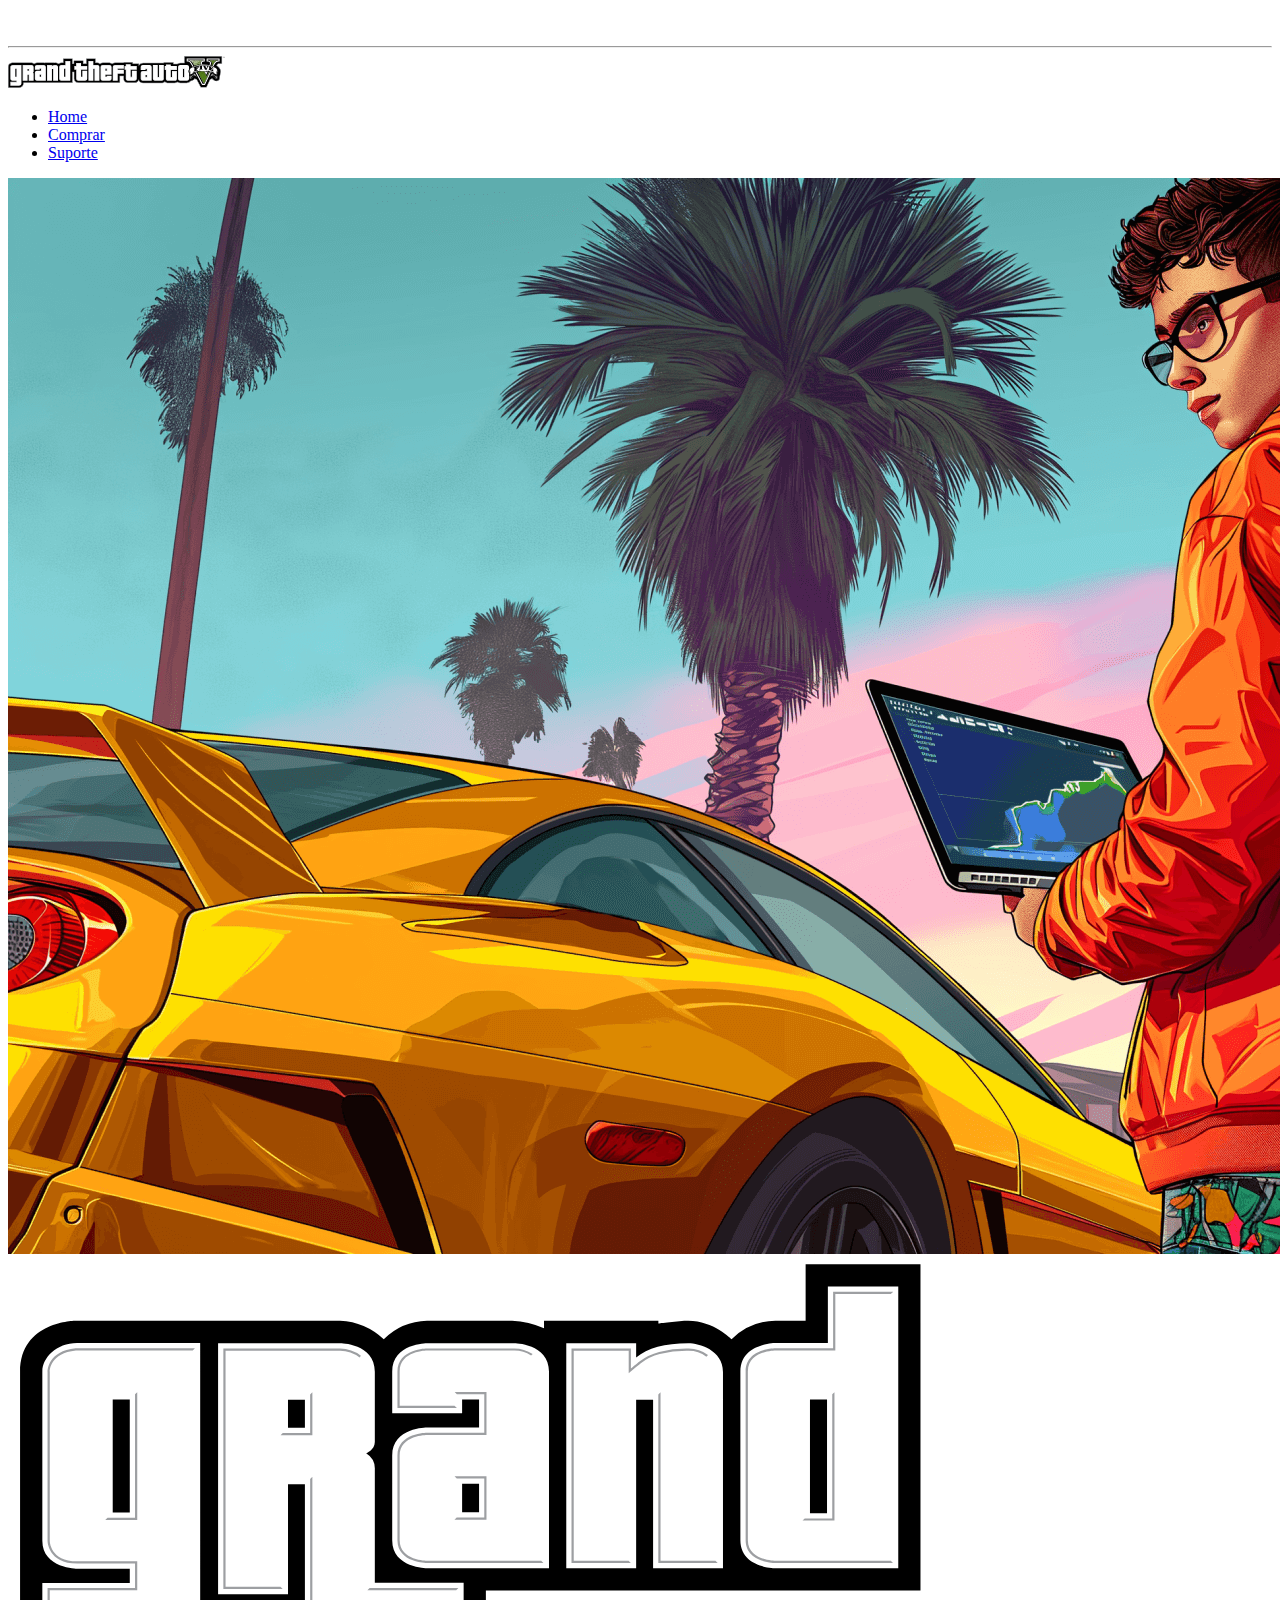
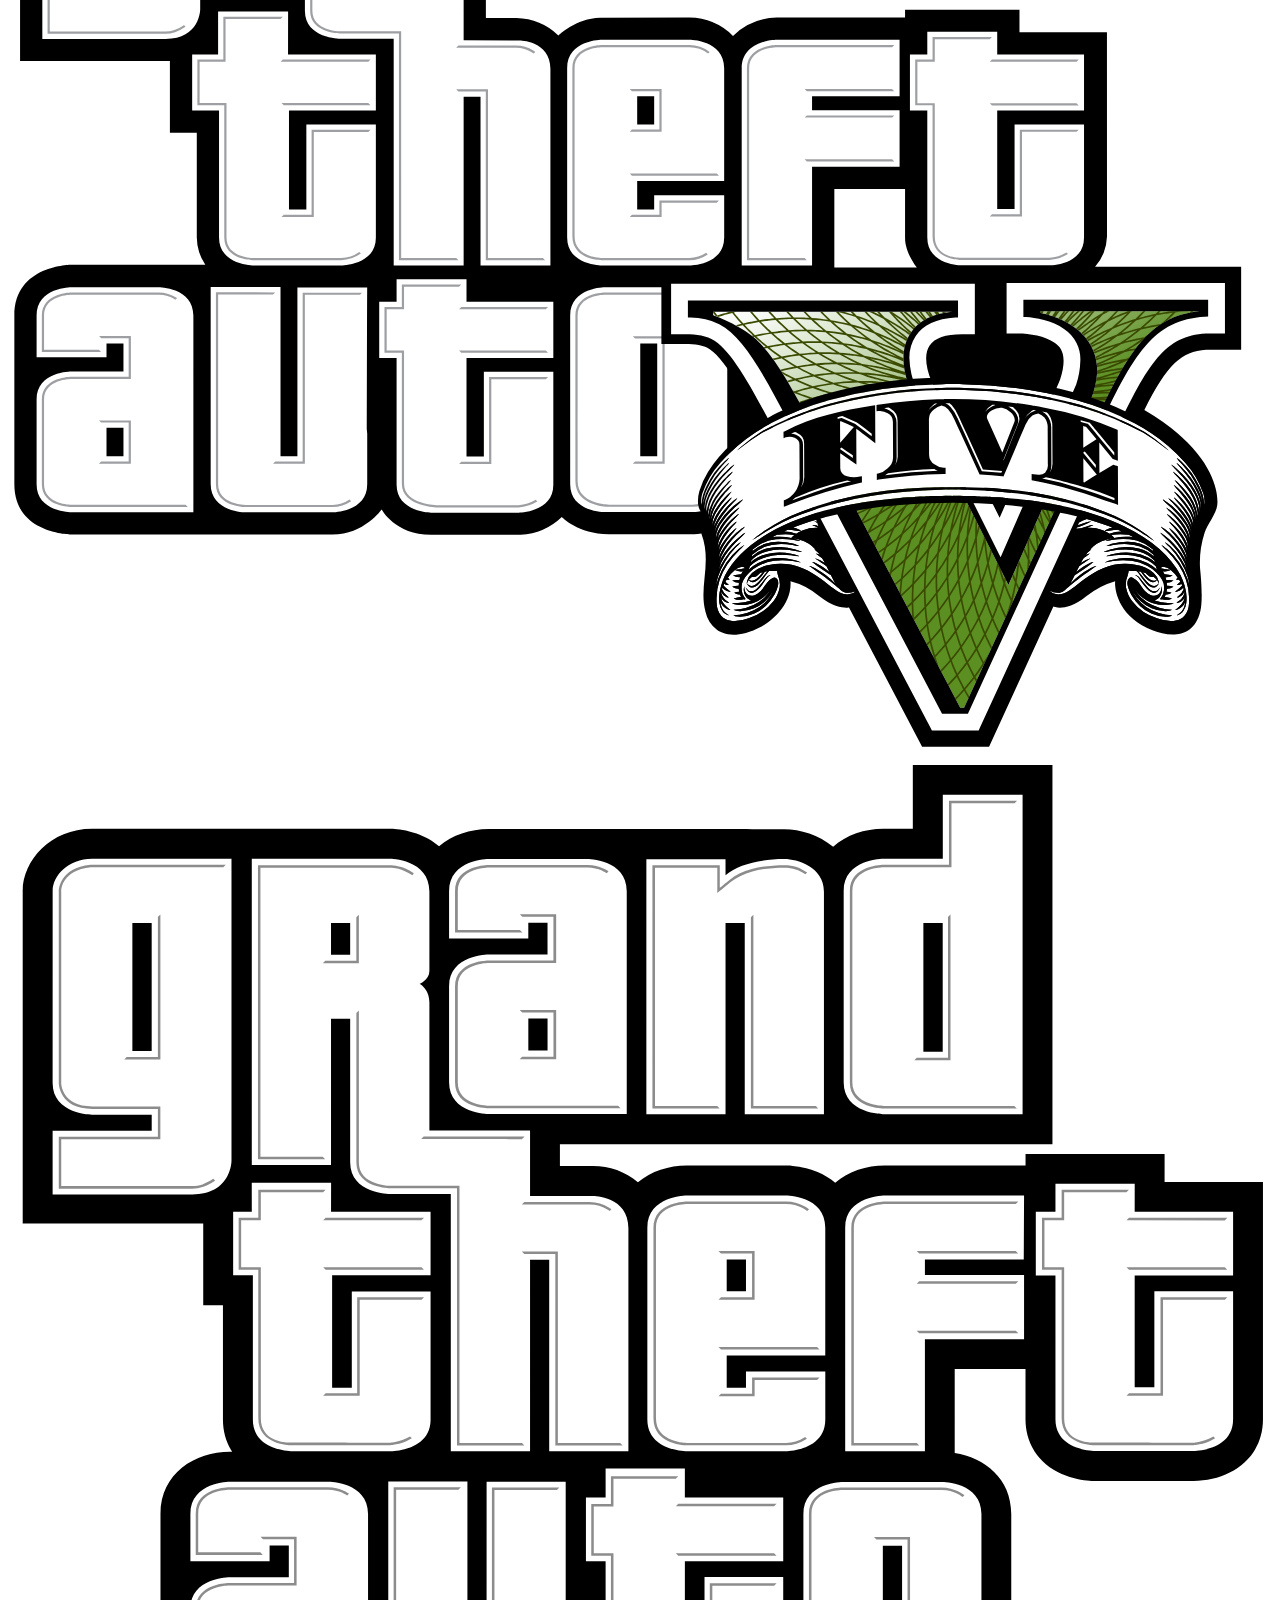
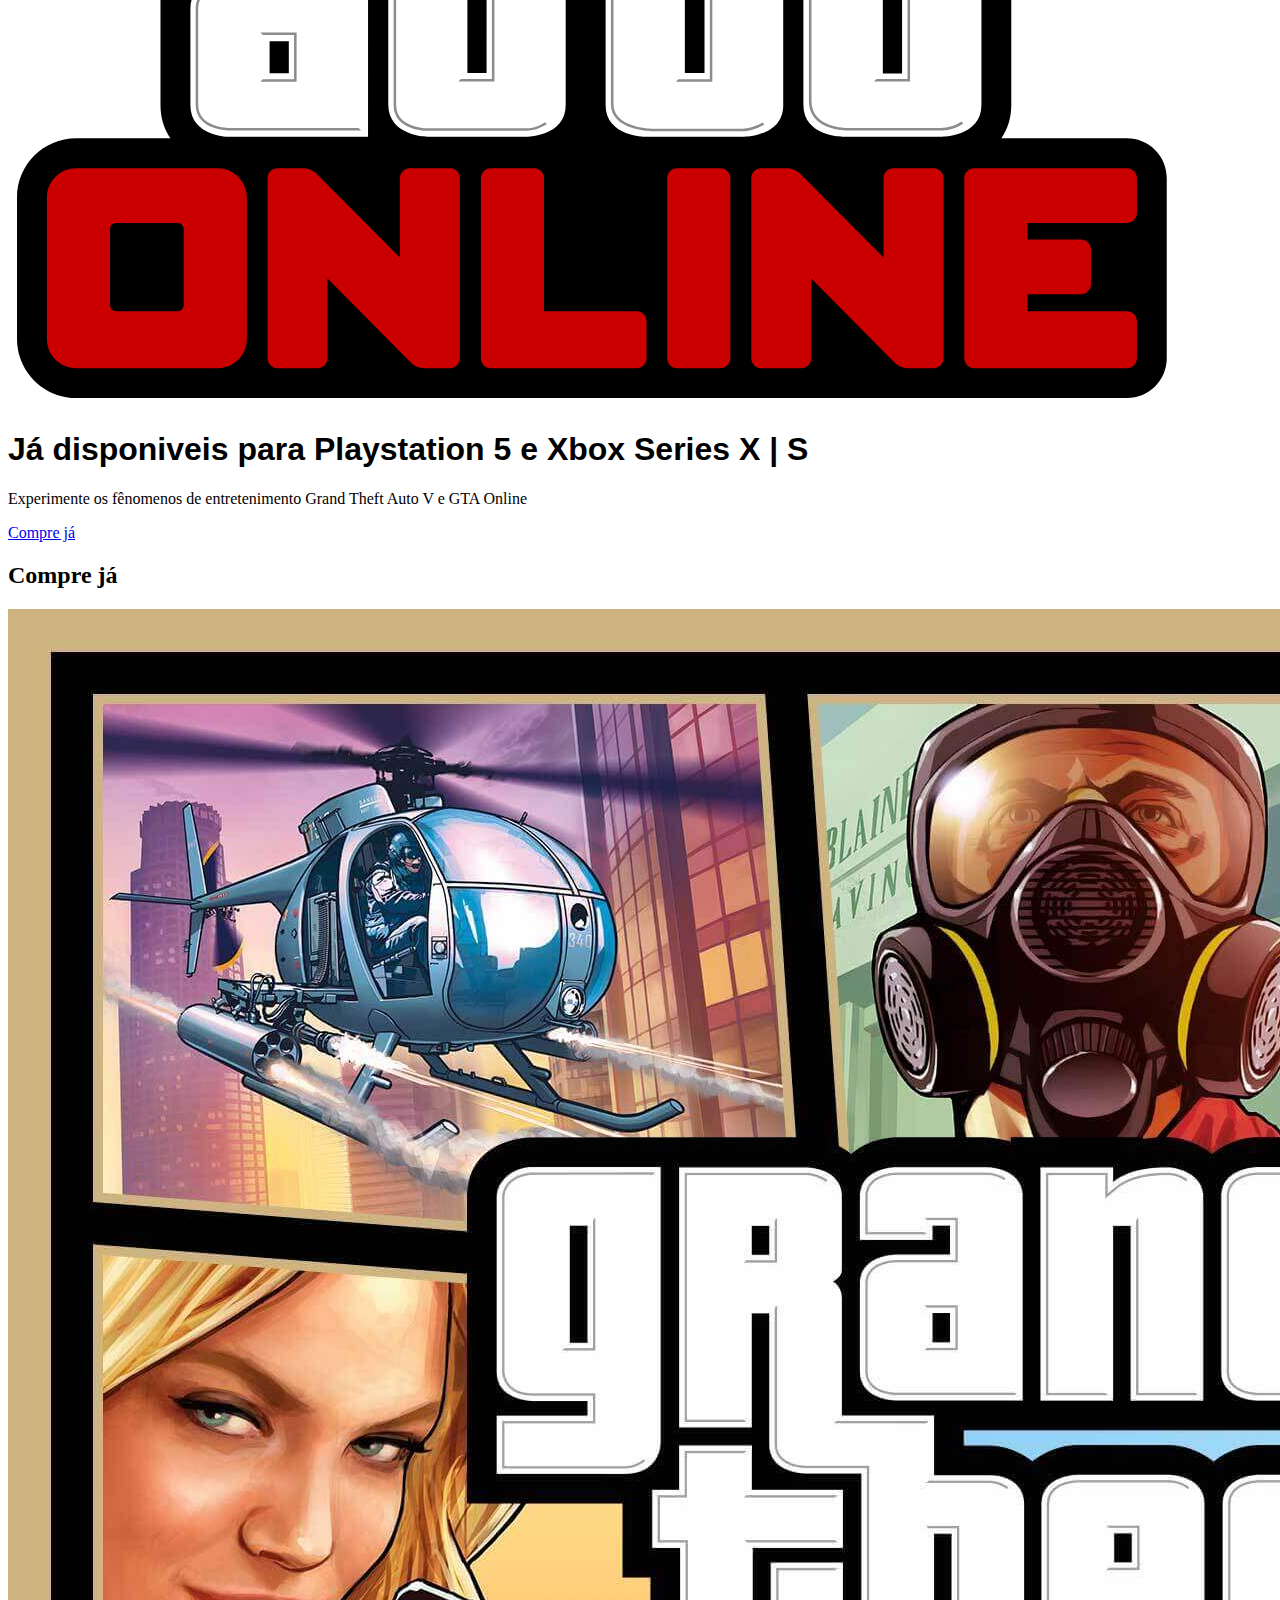
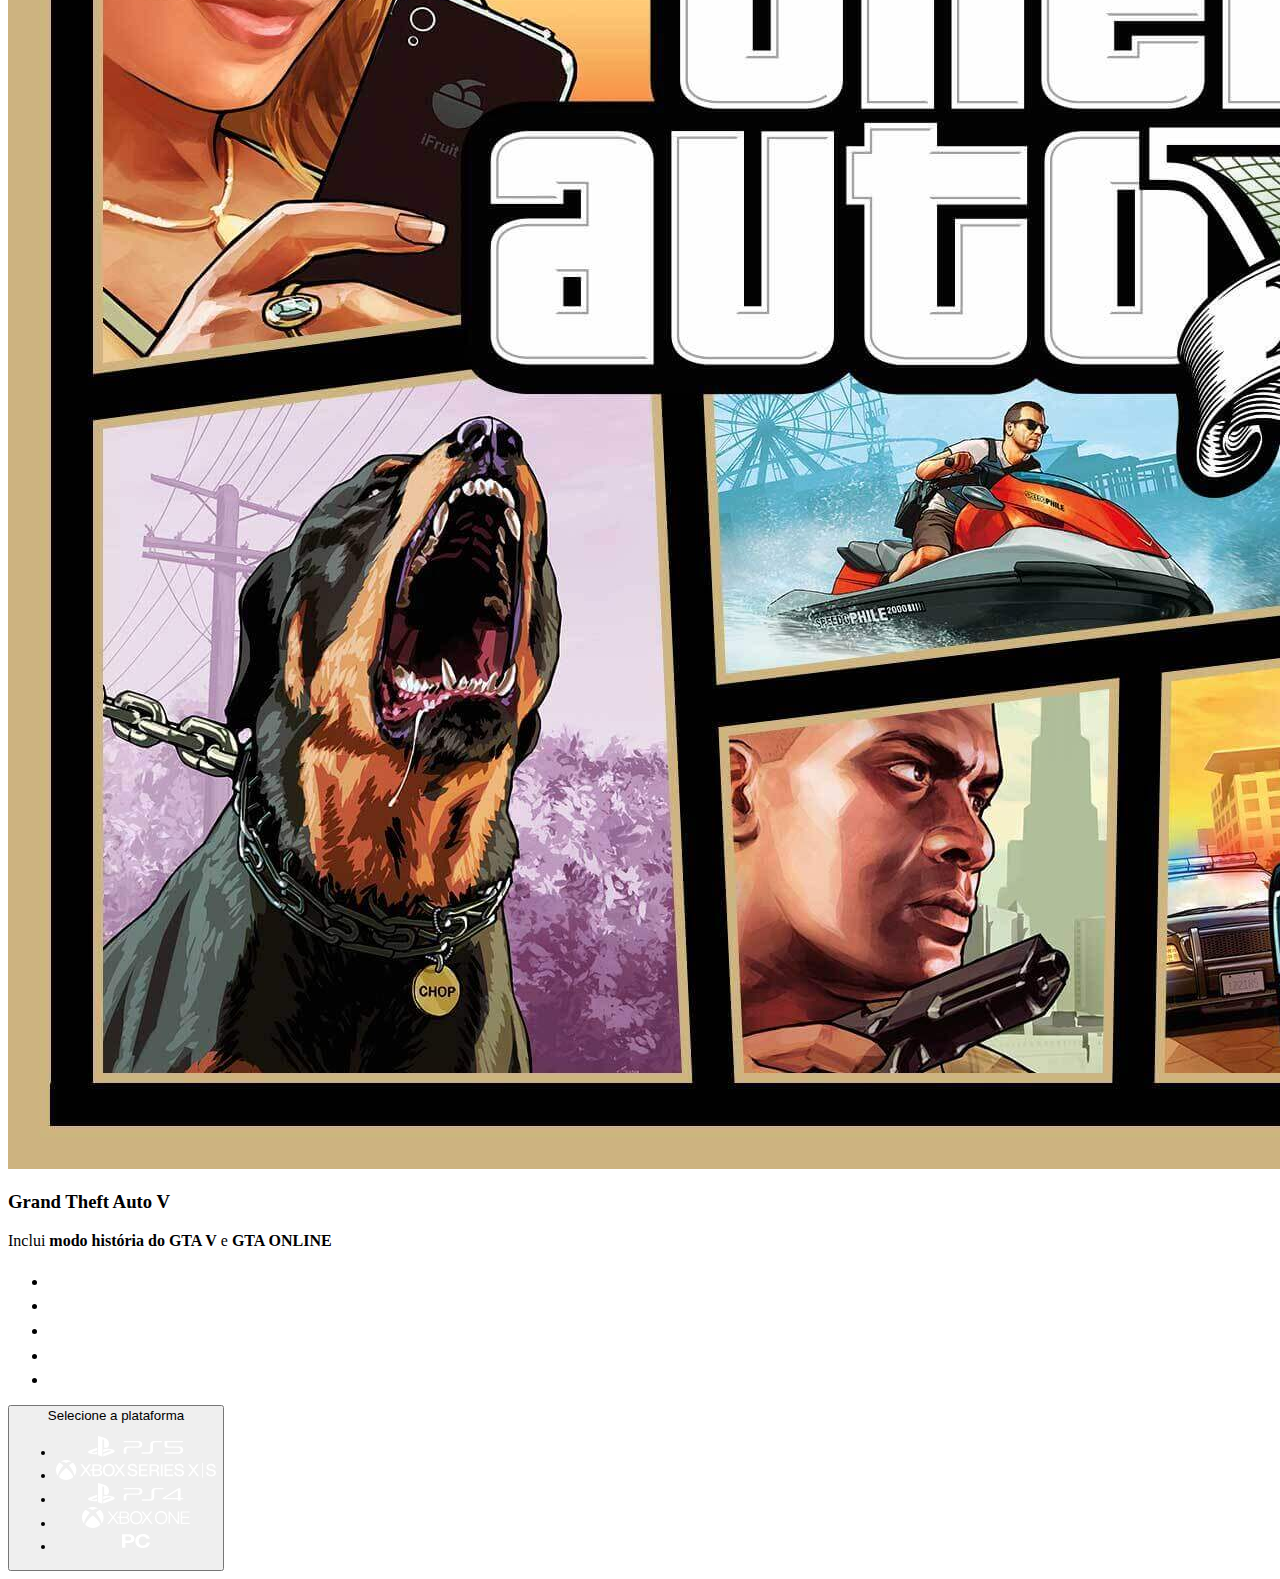
==== projeto-gta/index.html @ 13d04512 "Add files via upload" ====
<!DOCTYPE html>
<html lang="pt-br">

<head>
    <meta charset="UTF-8">
    <meta name="viewport" content="width=device-width, initial-scale=1.0">
    <title>Semana do Zero ao Programador Contratado - Landing Page GTA</title>
    <link rel="shortcut icon" href="src/imagens/favicon.png" type="image/x-icon">
    <link href="https://fonts.cdnfonts.com/css/chalet" rel="stylesheet" />
</head>

<body>
    <header class="cabecalho">
        <div>
            <img src="src/imagens/logo-rockstar.svg" alt="Logo Rockstar Games">
            <hr>
            <img src="src/imagens/logo-gta.svg" alt="Logo GTA V">
        </div>
        <nav>
            <ul class="menu">
                <li>
                    <a href="#home">Home</a>
                </li>
                <li>
                    <a href="#comprar">Comprar</a>
                </li>
                <li>
                    <a href="https://support.rockstargames.com/categories/200013306" target="_blank">Suporte</a>
                </li>
            </ul>
        </nav>

    </header>
    <main class="home">
        <img class="imagem-fundo" src="src/imagens/bg-main.png"
            alt="Rapaz de moleto laranja ao lado de um carro esportivo amarelo">

        <div class="informacoes">
            <div class="lista-de-jogos">
                <img src="src/imagens/logo-gta-v.svg" alt="Logo GTA V">
                <img src="src/imagens/logo-gta-online.svg" alt="Logo GTA Online">
            </div>
            <h1 class="titulo" style="font-family: 'chalet', sans-serif;">Já disponiveis para Playstation 5 e Xbox Series X | S
            </h1>
            <p class=""></p>
            <p class="texto">
                Experimente os fênomenos de entretenimento Grand Theft Auto V e GTA Online
            </p>

            <a class="btn-comprar" href="#comprar">Compre já</a>
        </div>
    </main>

    <section class="compre-ja" id="comprar">
        <h2 class="titulo">Compre já</h2>
        <div class="cartao">
            <img class="capa-do-jogo" src="src/imagens/gta5.jpg" alt="Capa do jogo GTA V">
            <div class="informacoes">
                <h3 class="titulo-do-jogo">Grand Theft Auto V</h3>
                <p>
                    Inclui <strong>modo história do GTA V</strong> e
                    <strong>GTA ONLINE</strong>
                </p>
                <ul class="plataformas">
                    <li><img src="src/imagens/logo-ps5.svg" alt="Logo playstation 5"></li>
                    <li><img src="src/imagens/logo-xbox-series-s.svg" alt="Logo Xbox Series X|S"></li>
                    <li><img src="src/imagens/logo-ps4.svg" alt="Logo playstation 4"></li>
                    <li><img src="src/imagens/logo-xbox-one.svg" alt="logo Xbox one"></li>
                    <li><img src="src/imagens/logo-pc.svg" alt="Logo PC"></li>
                </ul>
            </div>
            <button class="btn-plataforma">
                Selecione a plataforma

                <ul class="plataformas">
                    <li><img src="src/imagens/logo-ps5.svg" alt="Logo playstation 5"></li>
                    <li><img src="src/imagens/logo-xbox-series-s.svg" alt="Logo Xbox Series X|S"></li>
                    <li><img src="src/imagens/logo-ps4.svg" alt="Logo playstation 4"></li>
                    <li><img src="src/imagens/logo-xbox-one.svg" alt="logo Xbox one"></li>
                    <li><img src="src/imagens/logo-pc.svg" alt="Logo PC"></li>
                </ul>
            </button>
        </div>
    </section>
</body>

</html>
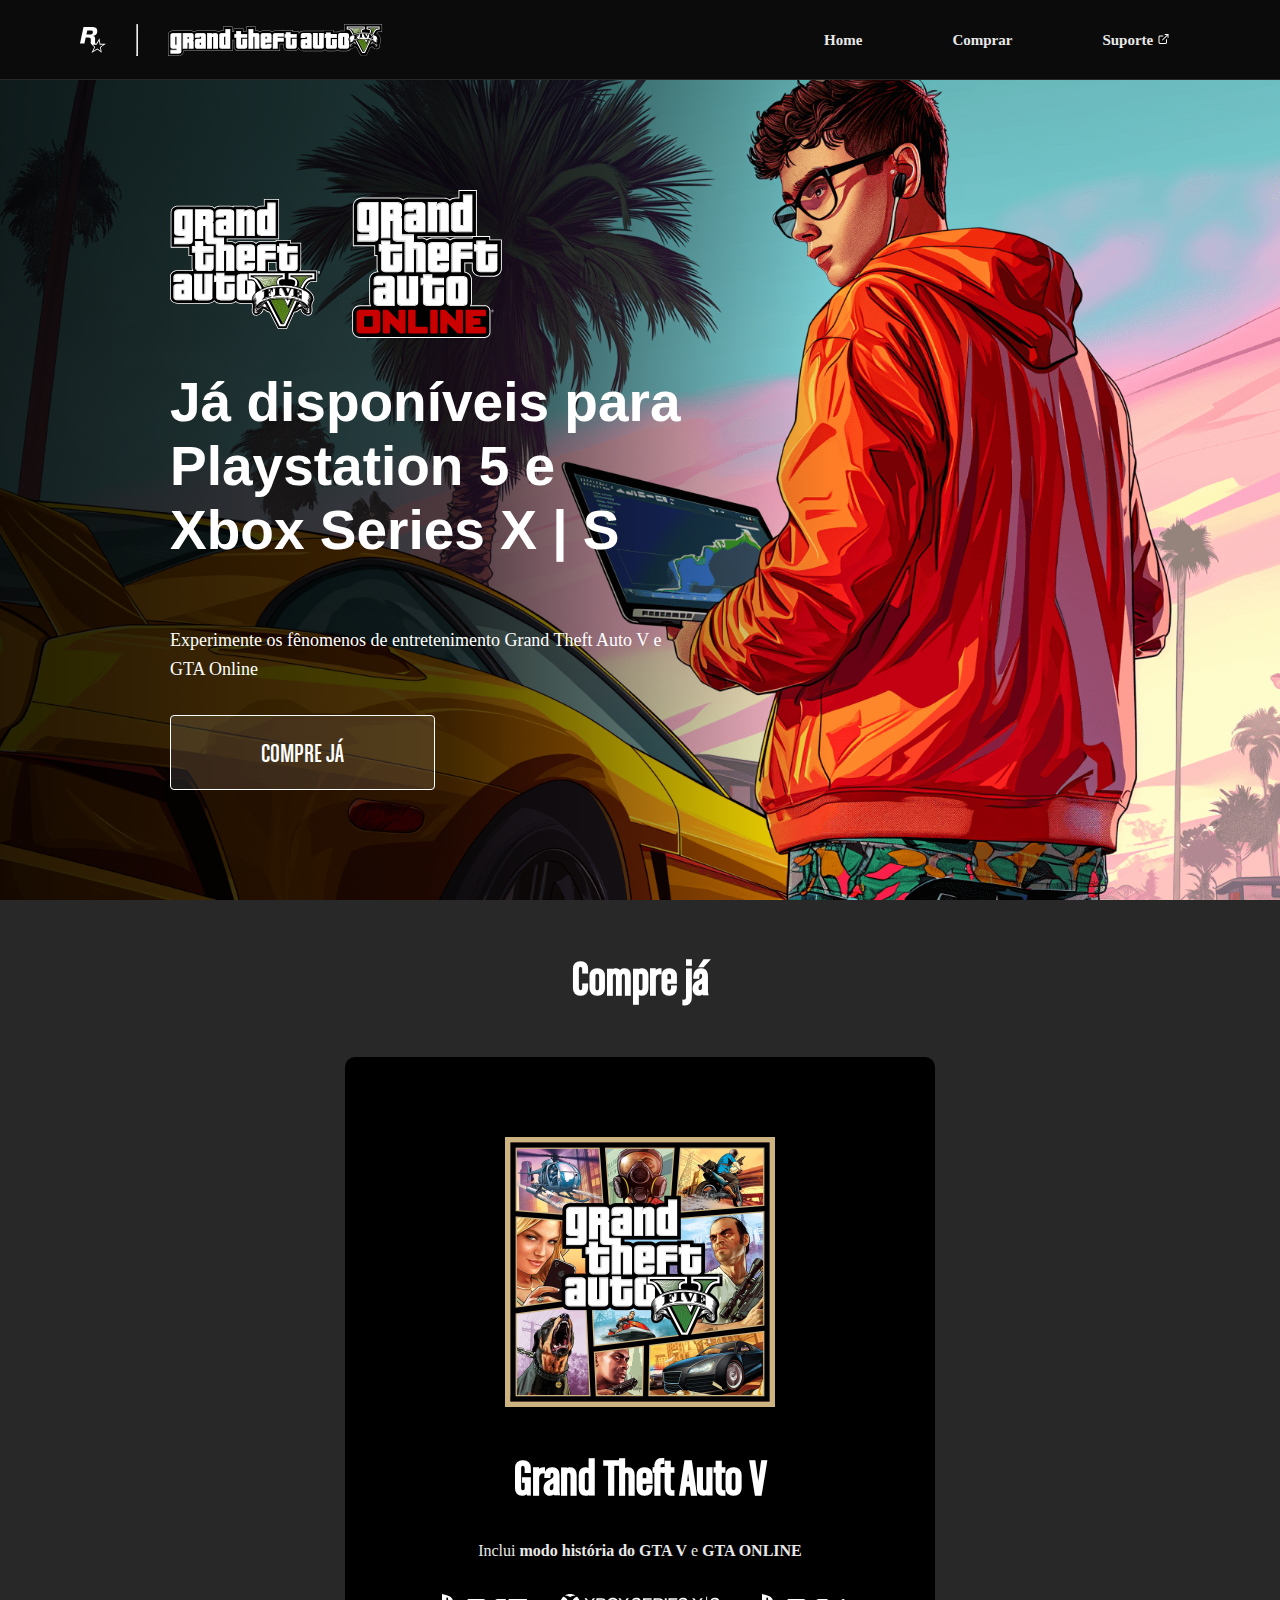
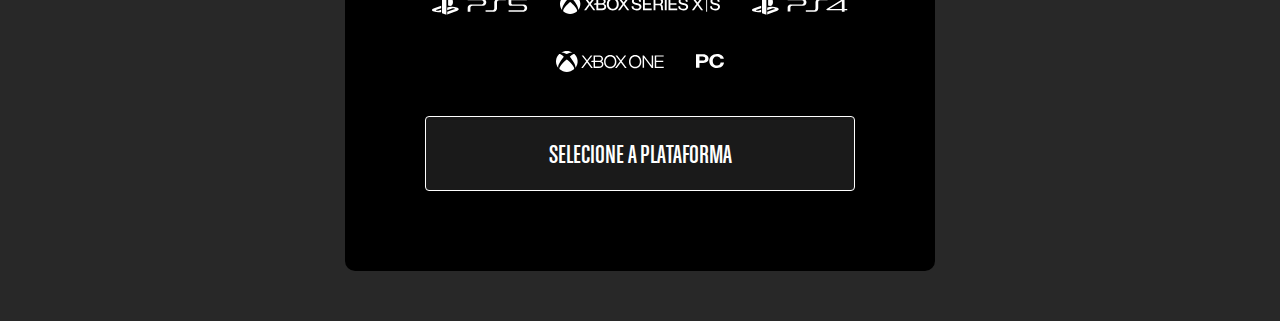
==== commit cecd6c31: "Update index.html" ====
--- a/projeto-gta/index.html
+++ b/projeto-gta/index.html
@@ -7,11 +7,14 @@
     <title>Semana do Zero ao Programador Contratado - Landing Page GTA</title>
     <link rel="shortcut icon" href="src/imagens/favicon.png" type="image/x-icon">
     <link href="https://fonts.cdnfonts.com/css/chalet" rel="stylesheet" />
+    <link rel="stylesheet" href="src/css/reset.css">
+    <link rel="stylesheet" href="src/css/style.css">
+    <link rel="stylesheet" href="src/css/fonts.css">
 </head>
 
 <body>
     <header class="cabecalho">
-        <div>
+        <div class="logo">
             <img src="src/imagens/logo-rockstar.svg" alt="Logo Rockstar Games">
             <hr>
             <img src="src/imagens/logo-gta.svg" alt="Logo GTA V">
@@ -25,7 +28,8 @@
                     <a href="#comprar">Comprar</a>
                 </li>
                 <li>
-                    <a href="https://support.rockstargames.com/categories/200013306" target="_blank">Suporte</a>
+                    <a href="https://support.rockstargames.com/categories/200013306" target="_blank">Suporte <img src="src/imagens/icone-link.svg" alt="Icone de link de suporte"></a>
+                    
                 </li>
             </ul>
         </nav>
@@ -40,7 +44,8 @@
                 <img src="src/imagens/logo-gta-v.svg" alt="Logo GTA V">
                 <img src="src/imagens/logo-gta-online.svg" alt="Logo GTA Online">
             </div>
-            <h1 class="titulo" style="font-family: 'chalet', sans-serif;">Já disponiveis para Playstation 5 e Xbox Series X | S
+            <h1 class="titulo" style="font-family: 'chalet', sans-serif;">Já disponíveis para Playstation 5 e Xbox
+                Series X | S
             </h1>
             <p class=""></p>
             <p class="texto">
@@ -84,4 +89,4 @@
     </section>
 </body>
 
-</html>+</html>
--- a/projeto-gta/src/css/style.css
+++ b/projeto-gta/src/css/style.css
@@ -0,0 +1,231 @@
+body {
+    background-color: #282828;
+    color: #fff
+}
+
+.cabecalho {
+    height: 80px;
+    background-color: #0b0b0b;
+    display: flex;
+    /*Ordem de amostragem dos filhos*/
+    justify-content: space-between;
+    /*Alinhar horizontalmente*/
+    align-items: center;
+    /*Alinhar vericalmente*/
+    padding: 0 80px;
+    border-bottom: 1px solid #282828;
+}
+
+.cabecalho .logo {
+    display: flex;
+    gap: 30px;
+}
+
+.cabecalho .menu {
+    display: flex;
+    gap: 30px;
+}
+
+.cabecalho .menu li a {
+    padding: 30px;
+    color: #e8e8e8;
+    font-weight: bolder;
+    font-size: 15px;
+    font-family: 'Chalet';
+}
+
+.cabecalho .menu li a:hover {
+    border-bottom: 2px solid #fff;
+}
+
+.home {
+    background-color: aqua;
+    display: flex;
+    position: relative;
+    min-height: calc(100vh - 80px);
+}
+
+.home::after {
+    content: '';
+    position: absolute;
+    height: 100%;
+    width: 100%;
+
+    background: linear-gradient(90deg, rgba(0, 0, 0, .85), rgba(0, 0, 0, .7) 35%, transparent 65%);
+}
+
+.home .imagem-fundo {
+    width: 100%;
+    object-fit: cover;
+}
+
+.home .informacoes {
+    position: absolute;
+    z-index: 1;
+    /*posição nas camadas na dimensão z*/
+    min-height: calc(100vh - 80px);
+    display: flex;
+    flex-direction: column;
+    justify-content: center;
+    gap: 32px;
+    padding: 80px 80px 80px 170px;
+    max-width: 780px;
+}
+
+.home .informacoes img {
+    max-width: 150px;
+}
+
+.home .informacoes .lista-de-jogos {
+    display: flex;
+    gap: 32px;
+}
+
+.home .informacoes .titulo {
+    font-family: 'ChaletComprime';
+    font-size: 55px;
+}
+
+.home .informacoes .texto {
+    font-family: 'Chalet';
+    font-size: 18px;
+    line-height: 1.6;
+}
+
+.btn-comprar, .btn-plataforma {
+    background-color: rgba(255, 255, 255, .1);
+    border: 0.5px solid #fff;
+    border-radius: 4px;
+    font-family: 'ChaletComprime';
+    font-size: 28px;
+    text-align: center;
+    padding: 20px 40px;
+    text-transform: uppercase;
+    width: 50%;
+    transition: all .3s ease-in
+}
+
+.btn-plataforma{
+    color: #fff;
+    width: 100%;
+    cursor: pointer;
+}
+
+.btn-comprar:hover {
+    background-color: #fff;
+    color: #000;
+}
+
+.compre-ja .capa-do-jogo {
+    width: 270px;
+}
+
+.compre-ja{
+    display: flex;
+    flex-direction: column;
+    text-align: center;
+    padding: 50px;
+    align-items: center;
+}
+
+.compre-ja .titulo{
+    font-family: 'ChaletComprime';
+    font-size: 50px;
+    font-weight: 700;
+    margin-bottom: 50px;
+}
+
+.compre-ja .cartao{
+    display: flex;
+    flex-direction: column;
+    align-items: center;
+    background-color: #000;
+    width: 50%;
+    border-radius: 10px;
+    padding: 80px;
+    gap: 40px;
+}
+
+.compre-ja .informacoes{
+    display: flex;
+    flex-direction: column;
+    gap: 30px;
+}
+
+.compre-ja .informacoes h3{
+    font-family: 'ChaletComprime';
+    font-size: 52px;
+    font-weight: 700;
+}
+
+.compre-ja .informacoes p{
+    color: #e8e8e8;
+    font-family: 'Chalet';
+    font-size: 16px;
+    line-height: 1.6 ;
+}
+
+.compre-ja .informacoes .plataformas{
+    display: flex;
+    flex-wrap: wrap;
+    gap: 32px;
+    justify-content: center;
+}
+
+.compre-ja .btn-plataforma .plataformas{
+    margin-top: 10px;
+    display: flex;
+    flex-direction: column;
+    gap: 20px;
+    transition: all .3s ease-in;
+    display: none;
+    opacity: 0;
+    
+}
+
+.compre-ja .btn-plataforma .plataformas.ativo{
+display: flex;
+opacity: 1;
+}
+
+.compre-ja .btn-plataforma .plataformas li {
+    padding: 20px;
+}
+
+.compre-ja  .btn-plataforma .plataformas li:nth-child(1){
+    border: 1px solid #00439c;
+}
+
+.compre-ja  .btn-plataforma .plataformas li:nth-child(1):hover{
+    background-color: #00439c;
+}
+.compre-ja  .btn-plataforma .plataformas li:nth-child(2){
+    border: 1px solid #387a26;
+}
+
+.compre-ja  .btn-plataforma .plataformas li:nth-child(2):hover{
+    background-color: #387a26;
+}
+
+.compre-ja .btn-plataforma .plataformas li:nth-child(3) {
+    border: 1px solid #00439c;
+}
+
+.compre-ja .btn-plataforma .plataformas li:nth-child(3):hover {
+    background-color: #00439c;
+}
+
+.compre-ja .btn-plataforma .plataformas li:nth-child(4) {
+    border: 1px solid #387a26; 
+}
+
+.compre-ja .btn-plataforma .plataformas li:nth-child(4):hover {
+    background-color: #387a26;
+}
+.compre-ja .btn-plataforma .plataformas li:nth-child(5) {
+    border: 1px solid #fcaf17; 
+}
+
+.compre-ja .btn-plataforma .plataformas li:nth-child(5):hover {
+    background-color: #fcaf17;
+}--- a/projeto-gta/src/css/fonts.css
+++ b/projeto-gta/src/css/fonts.css
@@ -0,0 +1,4 @@
+@font-face{
+    font-family: 'ChaletComprime';
+    src: url(../fontes/ChaletComprime.ttf)
+}